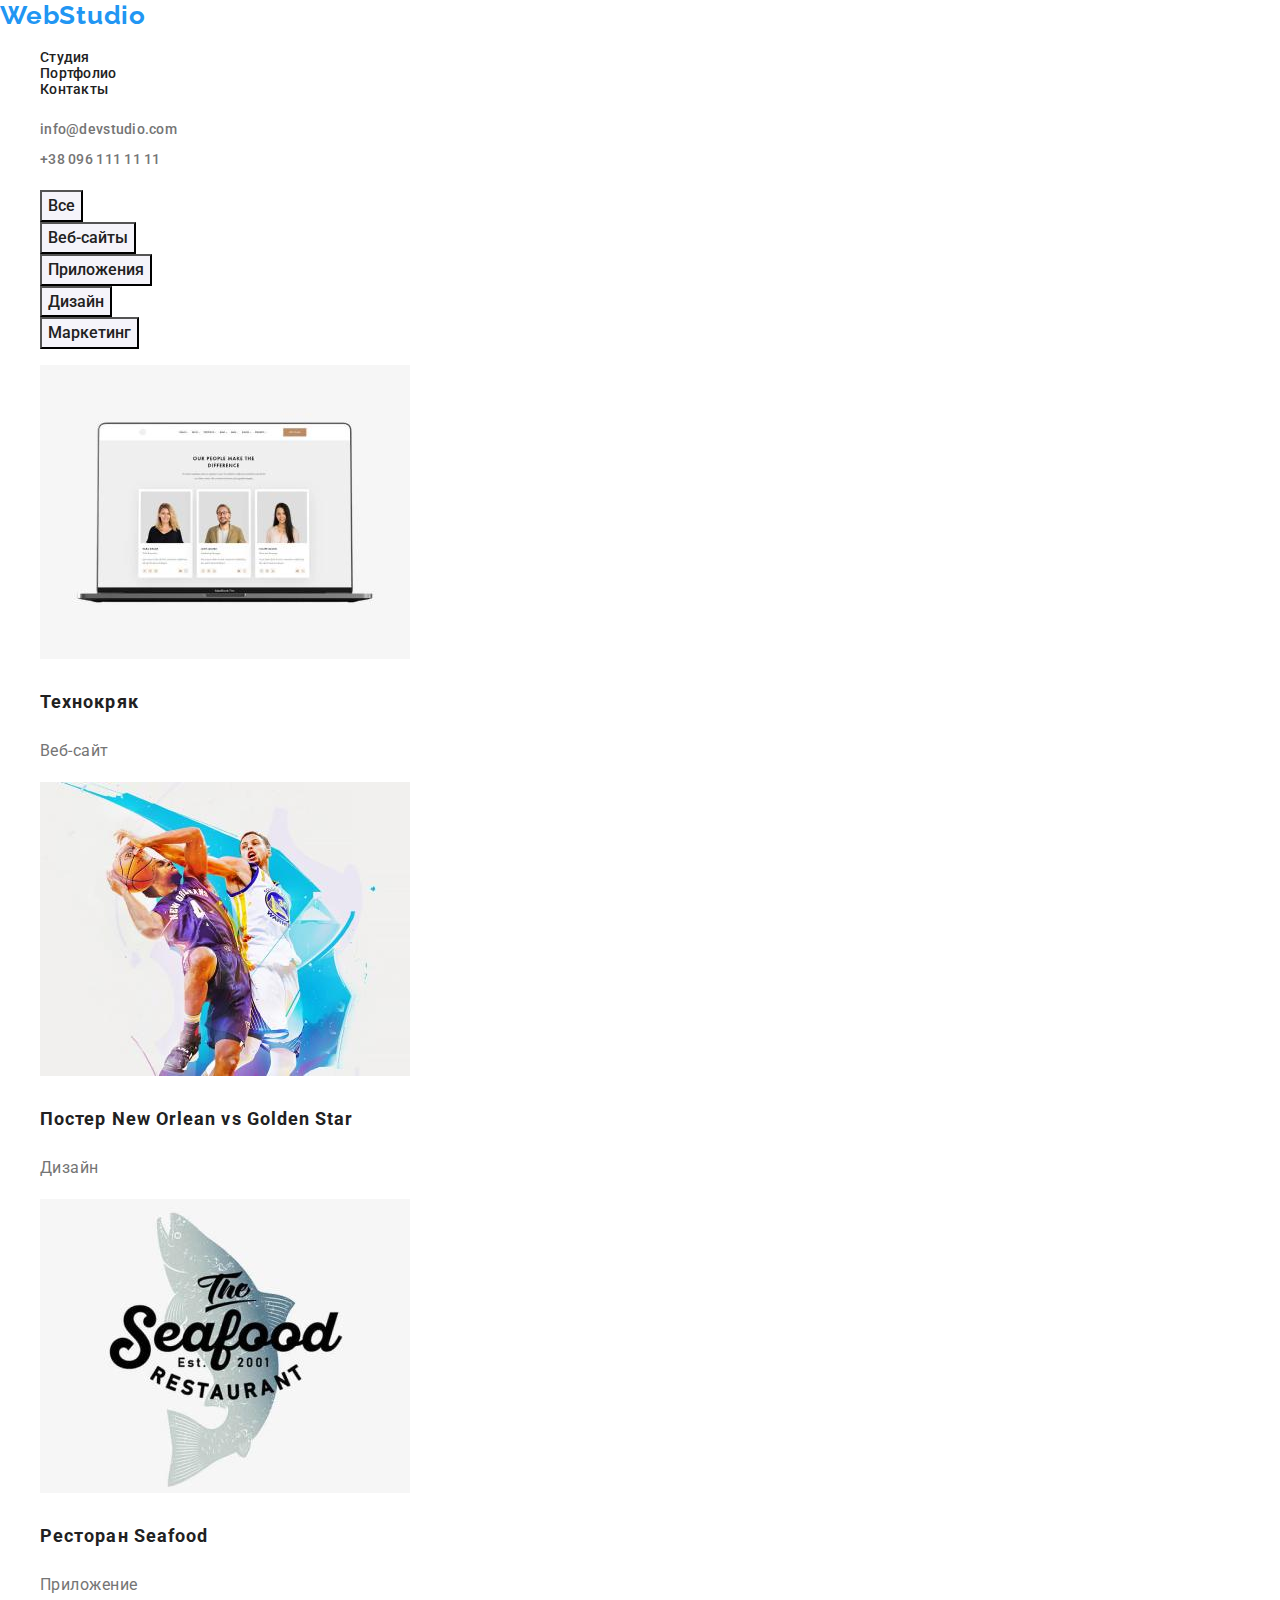
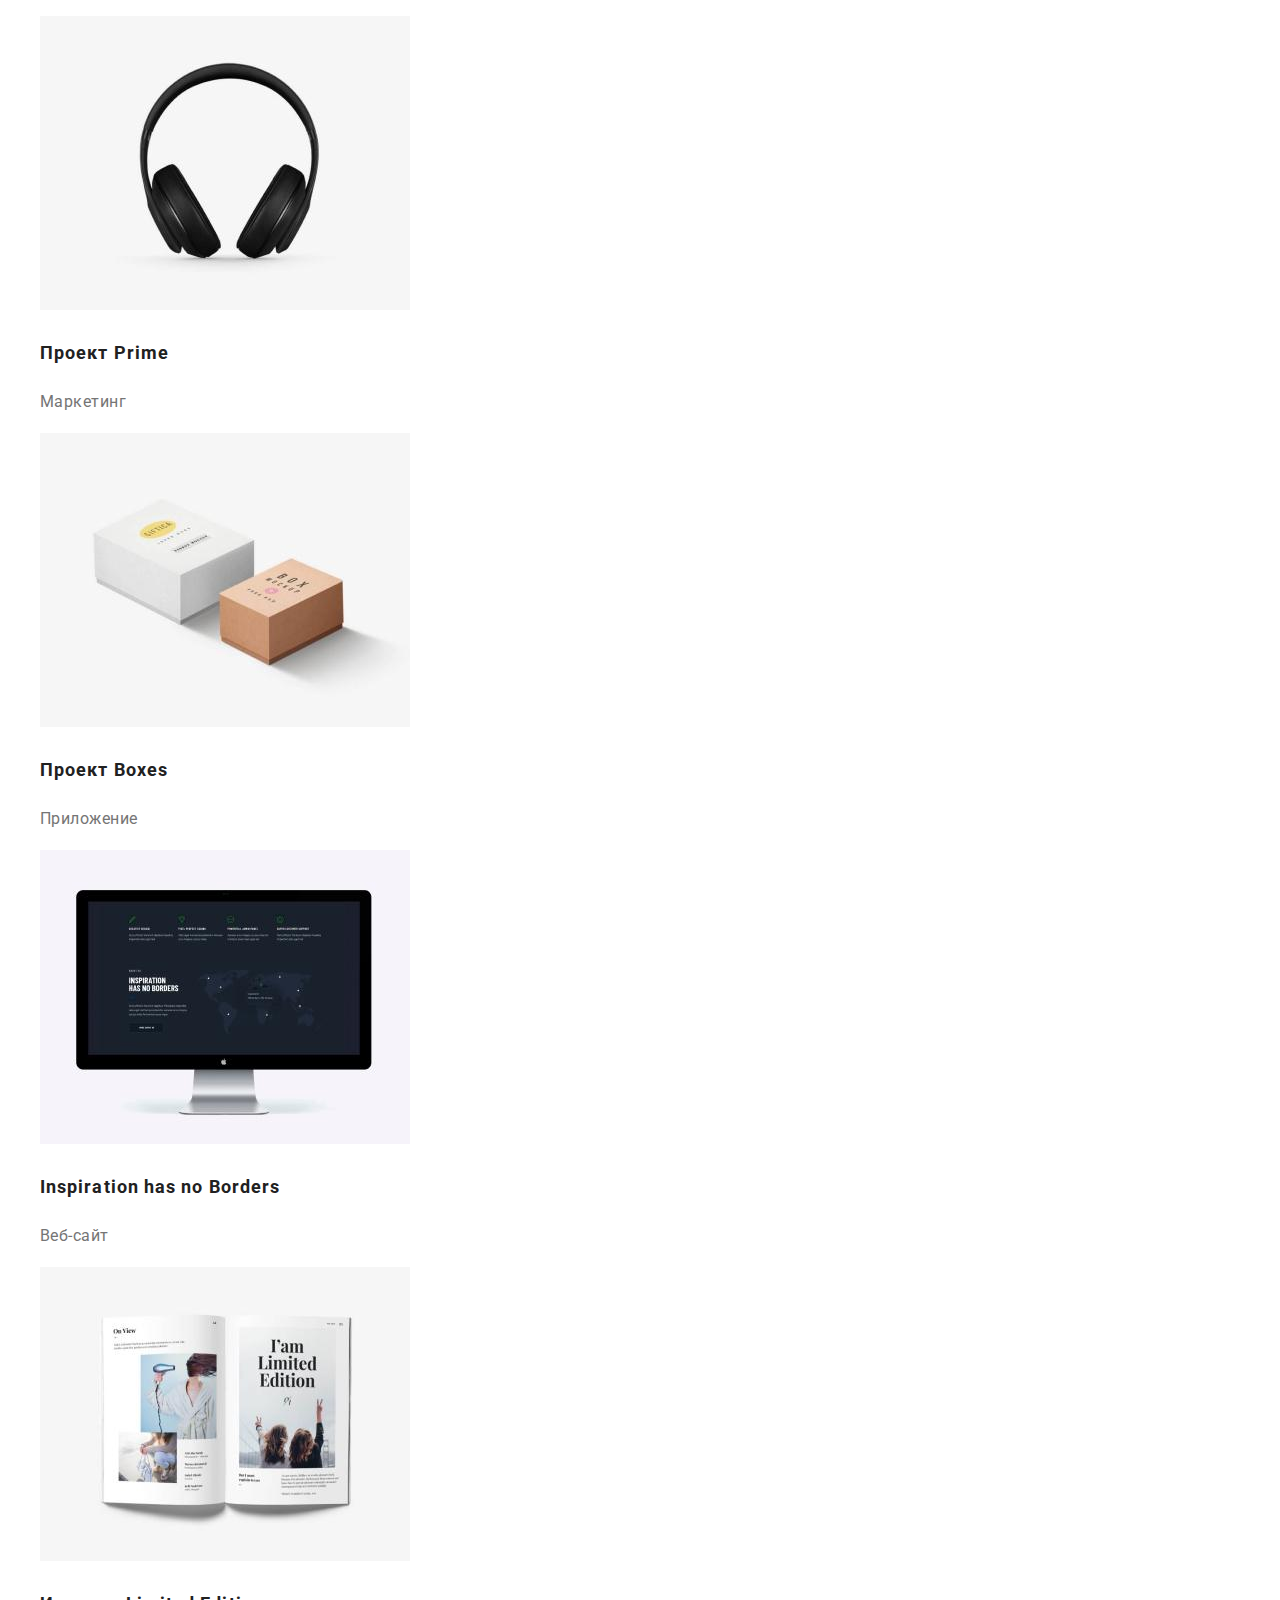
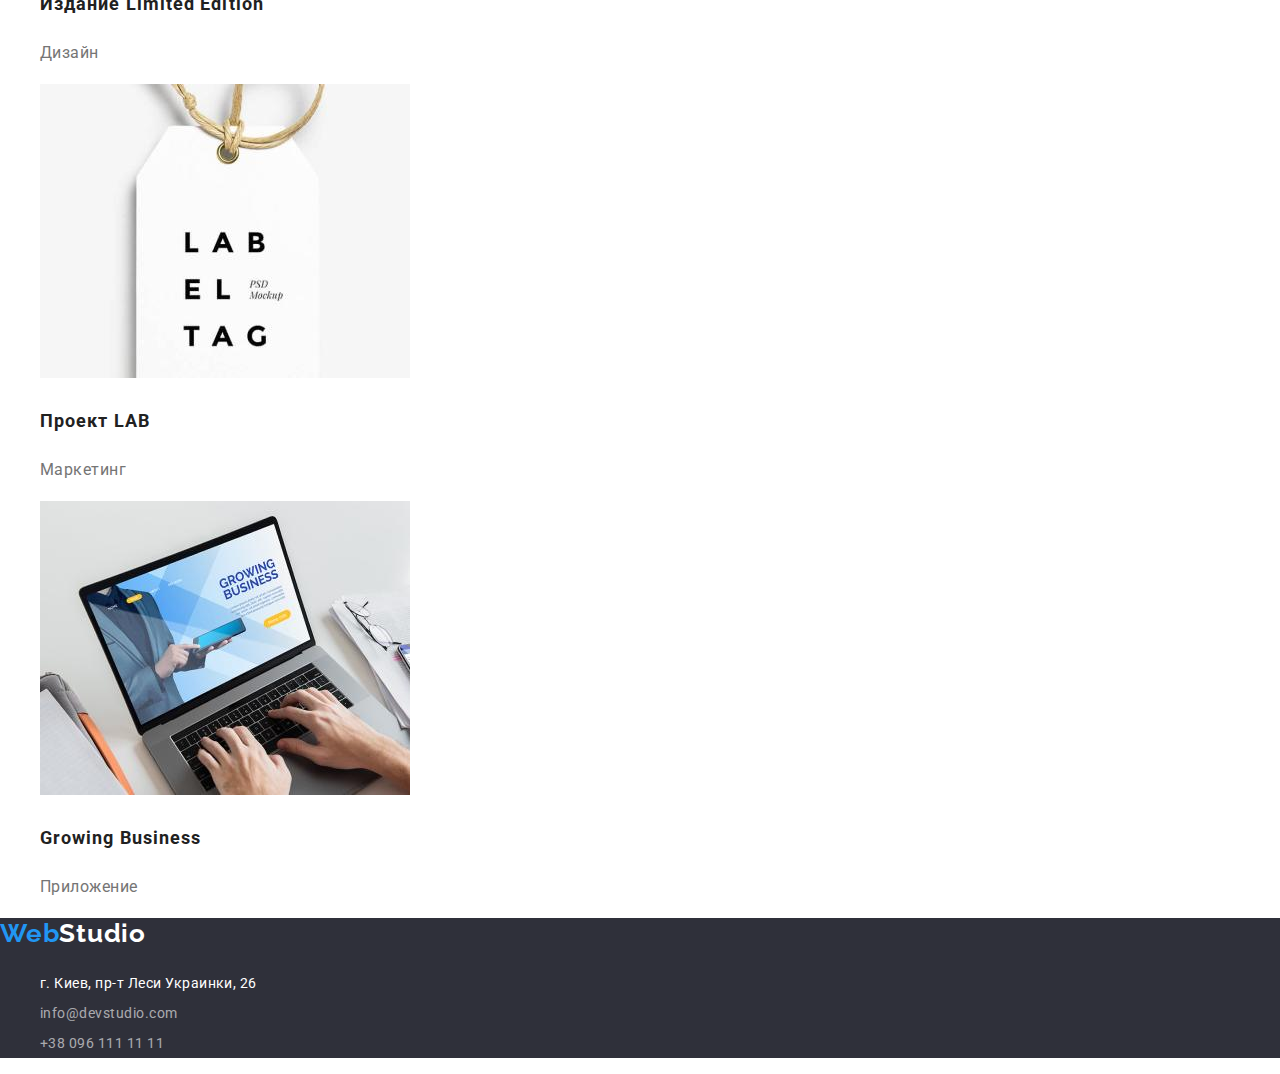
==== portfolio.html @ 0e8efe95 "Добавляет нормалайз и некоторые отступы" ====
<!DOCTYPE html>
<html lang="ru">
  <head>
    <meta charset="UTF-8" />
    <meta name="viewport" content="width=device-width, initial-scale=1.0" />
    <title>Портфолио</title>
    <link
      href="https://fonts.googleapis.com/css2?family=Raleway:wght@700&family=Roboto:wght@400;500;700;900&display=swap"
      rel="stylesheet"
    />
    <link
      rel="stylesheet"
      href="https://cdnjs.cloudflare.com/ajax/libs/modern-normalize/1.0.0/modern-normalize.min.css"
    />
    <link rel="stylesheet" href="./CSS/style-portfolio.css" />
  </head>
  <body>
    <!-- Шапка сайта -->
    <div class="container">
      <header>
        <nav class="menu">
          <a href="./" class="link logo"><span>Web</span>Studio</a>
          <ul class="list">
            <li class="menu-item">
              <a href="./index.html" class="link menu-item">Студия</a>
            </li>
            <li class="menu-item">
              <a href="./" class="link menu-item">Портфолио</a>
            </li>
            <li class="menu-item">
              <a href="#contacts" class="link menu-item">Контакты</a>
            </li>
          </ul>
        </nav>
        <ul class="list">
          <li>
            <a href="mailto:info@devstudio.com" class="link contacts-header"
              >info@devstudio.com</a
            >
          </li>
          <li>
            <a href="tel:+380961111111" class="link contacts-header"
              >+38 096 111 11 11</a
            >
          </li>
        </ul>
      </header>
    </div>

    <main>
      <!-- Примеры работ -->
      <section>
        <h1 hidden>Примеры работ</h1>
        <ul class="list">
          <li><button class="btn" title="button">Все</button></li>
          <li><button class="btn" title="button">Веб-сайты</button></li>
          <li><button class="btn" title="button">Приложения</button></li>
          <li><button class="btn" title="button">Дизайн</button></li>
          <li><button class="btn" title="button">Маркетинг</button></li>
        </ul>
        <ul class="list">
          <li>
            <img
              src="./image/projects-1.jpg"
              alt="Страница веб-сайта"
              width="370"
              height="294"
            />
            <h2 class="section-lable">Технокряк</h2>
            <p>Веб-сайт</p>
          </li>
          <li>
            <img
              src="./image/projects-2.jpg"
              alt="Постер"
              width="370"
              height="294"
            />
            <h2 class="section-lable">
              Постер <span lang="en">New Orlean vs Golden Star</span>
            </h2>
            <p>Дизайн</p>
          </li>
          <li>
            <img
              src="./image/projects-3.jpg"
              alt="Логотип ресторана"
              width="370"
              height="294"
            />
            <h2 class="section-lable">
              Ресторан <span lang="en"> Seafood</span>
            </h2>
            <p>Приложение</p>
          </li>
          <li>
            <img
              src="./image/projects-4.jpg"
              alt="Наушники"
              width="370"
              height="294"
            />
            <h2 class="section-lable">Проект <span lang="en">Prime</span></h2>
            <p>Маркетинг</p>
          </li>
          <li>
            <img
              src="./image/projects-5.jpg"
              alt="Две коробки"
              width="370"
              height="294"
            />
            <h2 class="section-lable">Проект <span lang="en">Boxes</span></h2>
            <p>Приложение</p>
          </li>
          <li>
            <img
              src="./image/projects-6.jpg"
              alt="Страница веб-сайта"
              width="370"
              height="294"
            />
            <h2 class="section-lable" lang="en">Inspiration has no Borders</h2>
            <p>Веб-сайт</p>
          </li>
          <li>
            <img
              src="./image/projects-7.jpg"
              alt="Книга"
              width="370"
              height="294"
            />
            <h2 class="section-lable">
              Издание <span lang="en">Limited Edition</span>
            </h2>
            <p>Дизайн</p>
          </li>
          <li>
            <img
              src="./image/projects-8.jpg"
              alt="Бирка"
              width="370"
              height="294"
            />
            <h2 class="section-lable">Проект <span lang="en">LAB</span></h2>
            <p>Маркетинг</p>
          </li>
          <li>
            <img
              src="./image/projects-9.jpg"
              alt="Логотип приложения"
              width="370"
              height="294"
            />
            <h2 class="section-lable" lang="en">Growing Business</h2>
            <p>Приложение</p>
          </li>
        </ul>
      </section>
    </main>

    <!-- Подвал -->
    <footer id="contacts" class="dark-bg">
      <a href="./" class="link logo"><span>Web</span>Studio</a>
      <address>
        <ul class="list">
          <li>
            <a
              href="https://goo.gl/maps/w2ugVJ74QkEnHLpy7"
              class="link contacts-adress"
              >г. Киев, пр-т Леси Украинки, 26</a
            >
          </li>
          <li>
            <a href="mailto:info@devstudio.com" class="link contacts-item"
              >info@devstudio.com</a
            >
          </li>
          <li>
            <a href="tel:+380961111111" class="link contacts-item"
              >+38 096 111 11 11</a
            >
          </li>
        </ul>
      </address>
    </footer>
  </body>
</html>
---- CSS/style-portfolio.css ----
html {
  box-sizing: border-box;
}

*,
*::before,
*::after {
  box-sizing: inherit;
}

:root {
  --main-text-cl: #757575;
  --accent-cl: #2196f3;
  --black: #212121;
  --white: #ffffff;
  --gray: #f5f4fa;
  --bg-dark: #2f303a;
}

body {
  font-family: "Roboto", sans-serif;
  font-weight: 400;
  font-size: 16px;
  line-height: 1.875;
  letter-spacing: 0.03em;
  color: var(--main-text-cl);
  background-color: var(--bg-light);
}

address {
  font-style: normal;
}

/* Задает фон */
.white-bg {
  background-color: var(--white);
}

.dark-bg {
  background-color: var(--bg-dark);
}

/* Основые свойства ссылок */
.link {
  color: inherit;
  text-decoration: none;
}

.link:hover,
.link:focus {
  color: var(--accent-cl);
}

.list {
  list-style: none;
}

.logo {
  font-family: "Raleway", sans-serif;
  font-weight: 700;
  font-size: 26px;
  line-height: 1.19;
  letter-spacing: 0.03em;
  color: #000000;
}

.logo > span {
  color: var(--accent-cl);
}

.menu-item {
  font-weight: 500;
  font-size: 14px;
  line-height: 1.14;
  letter-spacing: 0.02em;
  color: var(--black);
}

.contacts-header {
  font-weight: 500;
  font-size: 14px;
  line-height: 1.14;
  letter-spacing: 0.02em;
}

.btn {
  font-family: "Roboto", sans-serif;
  font-weight: 500;
  font-size: 16px;
  line-height: 1.62;
  text-align: center;
  color: var(--black);
  background-color: var(--gray);
}

.btn:hover,
.btn:focus {
  color: var(--white);
  background-color: var(--accent-cl);
}

.section-lable {
  font-weight: 700;
  font-size: 18px;
  line-height: 2;
  letter-spacing: 0.06em;
  color: var(--black);
}

.dark-bg .logo {
  color: var(--white);
}

.contacts-adress {
  font-weight: 400;
  font-size: 14px;
  line-height: 1.71;
  color: var(--white);
}

.contacts-item {
  font-weight: 400;
  font-size: 14px;
  line-height: 1.71;
  color: rgba(255, 255, 255, 0.6);
}
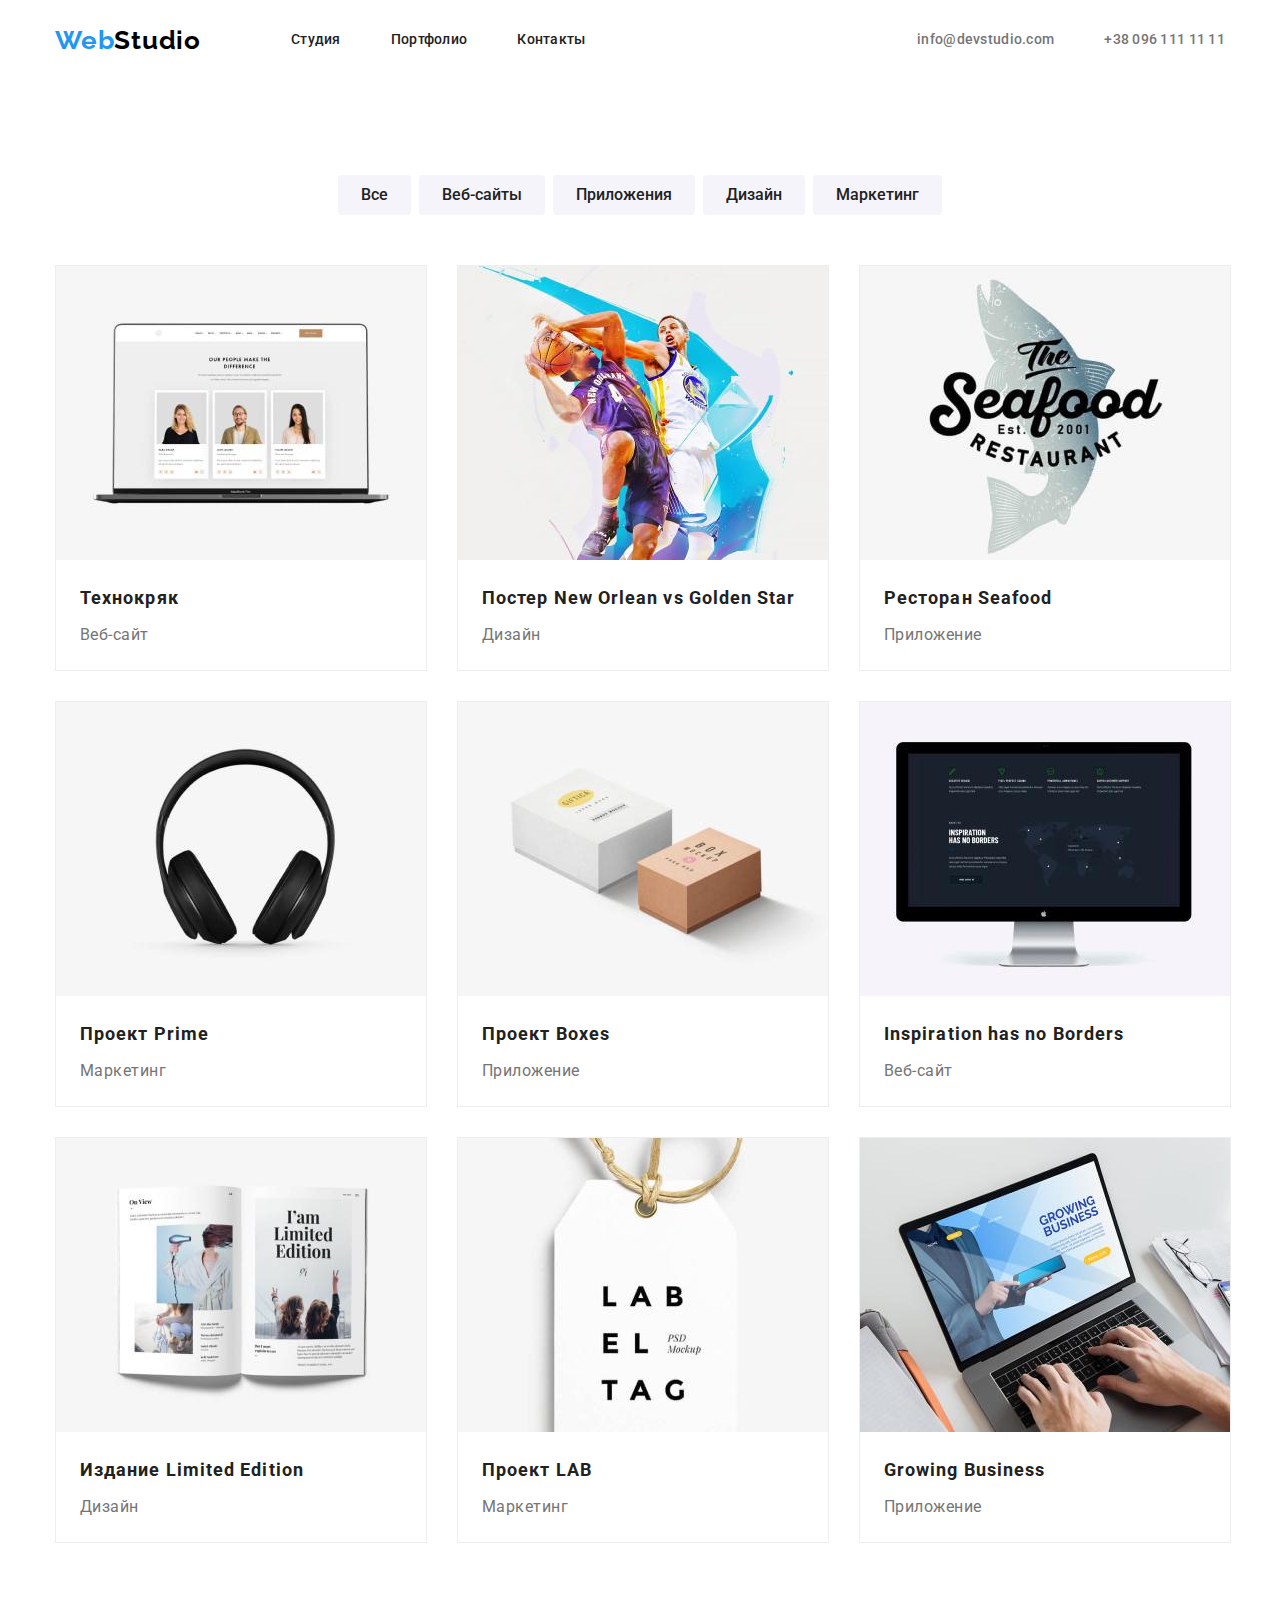
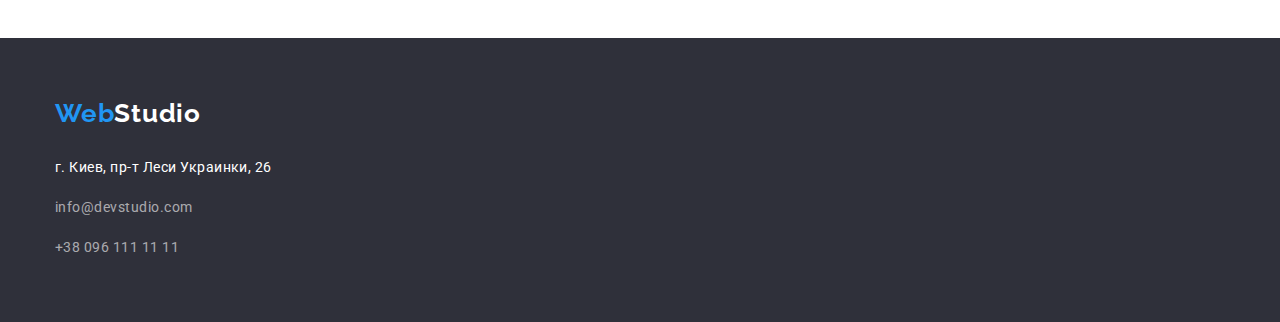
==== commit 3c2825bd: "Добавляет flex для Портфолио" ====
--- a/portfolio.html
+++ b/portfolio.html
@@ -16,173 +16,191 @@
   </head>
   <body>
     <!-- Шапка сайта -->
-    <div class="container">
-      <header>
+    <header class="header">
+      <div class="container main-nav">
         <nav class="menu">
           <a href="./" class="link logo"><span>Web</span>Studio</a>
           <ul class="list">
             <li class="menu-item">
-              <a href="./index.html" class="link menu-item">Студия</a>
+              <a href="./" class="link menu-item">Студия</a>
             </li>
             <li class="menu-item">
-              <a href="./" class="link menu-item">Портфолио</a>
+              <a href="./portfolio.html" class="link menu-item">Портфолио</a>
             </li>
             <li class="menu-item">
               <a href="#contacts" class="link menu-item">Контакты</a>
             </li>
           </ul>
         </nav>
-        <ul class="list">
-          <li>
+        <ul class="list cont">
+          <li class="cont-item">
             <a href="mailto:info@devstudio.com" class="link contacts-header"
               >info@devstudio.com</a
             >
           </li>
-          <li>
+          <li class="cont-item">
             <a href="tel:+380961111111" class="link contacts-header"
               >+38 096 111 11 11</a
             >
           </li>
         </ul>
-      </header>
-    </div>
+      </div>
+    </header>
 
     <main>
       <!-- Примеры работ -->
-      <section>
-        <h1 hidden>Примеры работ</h1>
-        <ul class="list">
-          <li><button class="btn" title="button">Все</button></li>
-          <li><button class="btn" title="button">Веб-сайты</button></li>
-          <li><button class="btn" title="button">Приложения</button></li>
-          <li><button class="btn" title="button">Дизайн</button></li>
-          <li><button class="btn" title="button">Маркетинг</button></li>
-        </ul>
-        <ul class="list">
-          <li>
-            <img
-              src="./image/projects-1.jpg"
-              alt="Страница веб-сайта"
-              width="370"
-              height="294"
-            />
-            <h2 class="section-lable">Технокряк</h2>
-            <p>Веб-сайт</p>
-          </li>
-          <li>
-            <img
-              src="./image/projects-2.jpg"
-              alt="Постер"
-              width="370"
-              height="294"
-            />
-            <h2 class="section-lable">
-              Постер <span lang="en">New Orlean vs Golden Star</span>
-            </h2>
-            <p>Дизайн</p>
-          </li>
-          <li>
-            <img
-              src="./image/projects-3.jpg"
-              alt="Логотип ресторана"
-              width="370"
-              height="294"
-            />
-            <h2 class="section-lable">
-              Ресторан <span lang="en"> Seafood</span>
-            </h2>
-            <p>Приложение</p>
-          </li>
-          <li>
-            <img
-              src="./image/projects-4.jpg"
-              alt="Наушники"
-              width="370"
-              height="294"
-            />
-            <h2 class="section-lable">Проект <span lang="en">Prime</span></h2>
-            <p>Маркетинг</p>
-          </li>
-          <li>
-            <img
-              src="./image/projects-5.jpg"
-              alt="Две коробки"
-              width="370"
-              height="294"
-            />
-            <h2 class="section-lable">Проект <span lang="en">Boxes</span></h2>
-            <p>Приложение</p>
-          </li>
-          <li>
-            <img
-              src="./image/projects-6.jpg"
-              alt="Страница веб-сайта"
-              width="370"
-              height="294"
-            />
-            <h2 class="section-lable" lang="en">Inspiration has no Borders</h2>
-            <p>Веб-сайт</p>
-          </li>
-          <li>
-            <img
-              src="./image/projects-7.jpg"
-              alt="Книга"
-              width="370"
-              height="294"
-            />
-            <h2 class="section-lable">
-              Издание <span lang="en">Limited Edition</span>
-            </h2>
-            <p>Дизайн</p>
-          </li>
-          <li>
-            <img
-              src="./image/projects-8.jpg"
-              alt="Бирка"
-              width="370"
-              height="294"
-            />
-            <h2 class="section-lable">Проект <span lang="en">LAB</span></h2>
-            <p>Маркетинг</p>
-          </li>
-          <li>
-            <img
-              src="./image/projects-9.jpg"
-              alt="Логотип приложения"
-              width="370"
-              height="294"
-            />
-            <h2 class="section-lable" lang="en">Growing Business</h2>
-            <p>Приложение</p>
-          </li>
-        </ul>
+      <section class="section">
+        <div class="container">
+          <h1 hidden>Примеры работ</h1>
+          <ul class="list filter">
+            <li class="filter-tem">
+              <button class="btn" title="button">Все</button>
+            </li>
+            <li class="filter-tem">
+              <button class="btn" title="button">Веб-сайты</button>
+            </li>
+            <li class="filter-tem">
+              <button class="btn" title="button">Приложения</button>
+            </li>
+            <li class="filter-tem">
+              <button class="btn" title="button">Дизайн</button>
+            </li>
+            <li class="filter-tem">
+              <button class="btn" title="button">Маркетинг</button>
+            </li>
+          </ul>
+        </div>
+        <div class="container">
+          <ul class="list grid">
+            <li class="grid-item">
+              <img
+                src="./image/projects-1.jpg"
+                alt="Страница веб-сайта"
+                width="370"
+                height="294"
+              />
+              <h2 class="section-lable">Технокряк</h2>
+              <p class="section-disc">Веб-сайт</p>
+            </li>
+            <li class="grid-item">
+              <img
+                src="./image/projects-2.jpg"
+                alt="Постер"
+                width="370"
+                height="294"
+              />
+              <h2 class="section-lable">
+                Постер <span lang="en">New Orlean vs Golden Star</span>
+              </h2>
+              <p class="section-disc">Дизайн</p>
+            </li>
+            <li class="grid-item">
+              <img
+                src="./image/projects-3.jpg"
+                alt="Логотип ресторана"
+                width="370"
+                height="294"
+              />
+              <h2 class="section-lable">
+                Ресторан <span lang="en"> Seafood</span>
+              </h2>
+              <p class="section-disc">Приложение</p>
+            </li>
+            <li class="grid-item">
+              <img
+                src="./image/projects-4.jpg"
+                alt="Наушники"
+                width="370"
+                height="294"
+              />
+              <h2 class="section-lable">Проект <span lang="en">Prime</span></h2>
+              <p class="section-disc">Маркетинг</p>
+            </li>
+            <li class="grid-item">
+              <img
+                src="./image/projects-5.jpg"
+                alt="Две коробки"
+                width="370"
+                height="294"
+              />
+              <h2 class="section-lable">Проект <span lang="en">Boxes</span></h2>
+              <p class="section-disc">Приложение</p>
+            </li>
+            <li class="grid-item">
+              <img
+                src="./image/projects-6.jpg"
+                alt="Страница веб-сайта"
+                width="370"
+                height="294"
+              />
+              <h2 class="section-lable" lang="en">
+                Inspiration has no Borders
+              </h2>
+              <p class="section-disc">Веб-сайт</p>
+            </li>
+            <li class="grid-item">
+              <img
+                src="./image/projects-7.jpg"
+                alt="Книга"
+                width="370"
+                height="294"
+              />
+              <h2 class="section-lable">
+                Издание <span lang="en">Limited Edition</span>
+              </h2>
+              <p class="section-disc">Дизайн</p>
+            </li>
+            <li class="grid-item">
+              <img
+                src="./image/projects-8.jpg"
+                alt="Бирка"
+                width="370"
+                height="294"
+              />
+              <h2 class="section-lable">Проект <span lang="en">LAB</span></h2>
+              <p class="section-disc">Маркетинг</p>
+            </li>
+            <li class="grid-item">
+              <img
+                src="./image/projects-9.jpg"
+                alt="Логотип приложения"
+                width="370"
+                height="294"
+              />
+              <h2 class="section-lable" lang="en">Growing Business</h2>
+              <p class="section-disc">Приложение</p>
+            </li>
+          </ul>
+        </div>
       </section>
     </main>
 
     <!-- Подвал -->
-    <footer id="contacts" class="dark-bg">
-      <a href="./" class="link logo"><span>Web</span>Studio</a>
-      <address>
-        <ul class="list">
-          <li>
-            <a
-              href="https://goo.gl/maps/w2ugVJ74QkEnHLpy7"
-              class="link contacts-adress"
-              >г. Киев, пр-т Леси Украинки, 26</a
-            >
-          </li>
-          <li>
-            <a href="mailto:info@devstudio.com" class="link contacts-item"
-              >info@devstudio.com</a
-            >
-          </li>
-          <li>
-            <a href="tel:+380961111111" class="link contacts-item"
-              >+38 096 111 11 11</a
-            >
-          </li>
-        </ul>
-      </address>
+    <footer id="contacts" class="dark-bg footer">
+      <div class="container">
+        <a href="./" class="link logo"><span>Web</span>Studio</a>
+        <address class="address">
+          <ul class="list">
+            <li class="list-item">
+              <a
+                href="https://goo.gl/maps/w2ugVJ74QkEnHLpy7"
+                class="link contacts-adress"
+                >г. Киев, пр-т Леси Украинки, 26</a
+              >
+            </li>
+            <li class="list-item">
+              <a href="mailto:info@devstudio.com" class="link contacts-item"
+                >info@devstudio.com</a
+              >
+            </li>
+            <li class="list-item">
+              <a href="tel:+380961111111" class="link contacts-item"
+                >+38 096 111 11 11</a
+              >
+            </li>
+          </ul>
+        </address>
+      </div>
     </footer>
   </body>
 </html>
--- a/CSS/style-portfolio.css
+++ b/CSS/style-portfolio.css
@@ -1,13 +1,3 @@
-html {
-  box-sizing: border-box;
-}
-
-*,
-*::before,
-*::after {
-  box-sizing: inherit;
-}
-
 :root {
   --main-text-cl: #757575;
   --accent-cl: #2196f3;
@@ -17,6 +7,24 @@
   --bg-dark: #2f303a;
 }
 
+html {
+  box-sizing: border-box;
+}
+
+*,
+*::before,
+*::after {
+  box-sizing: inherit;
+}
+
+h1,
+h2,
+h3,
+p {
+  margin-top: 0;
+  margin-bottom: 0;
+}
+
 body {
   font-family: "Roboto", sans-serif;
   font-weight: 400;
@@ -24,11 +32,14 @@
   line-height: 1.875;
   letter-spacing: 0.03em;
   color: var(--main-text-cl);
-  background-color: var(--bg-light);
 }
 
 address {
   font-style: normal;
+}
+
+img {
+  display: block;
 }
 
 /* Задает фон */
@@ -53,6 +64,32 @@
 
 .list {
   list-style: none;
+  padding: 0;
+  margin: 0;
+}
+
+.container {
+  margin-left: auto;
+  margin-right: auto;
+  width: 1200px;
+  padding-right: 15px;
+  padding-left: 15px;
+  /* outline: 2px solid teal; */
+}
+
+/* Header */
+.main-nav {
+  display: flex;
+  align-items: center;
+}
+
+.menu {
+  display: flex;
+  align-items: center;
+}
+
+.menu .list {
+  display: flex;
 }
 
 .logo {
@@ -68,6 +105,10 @@
   color: var(--accent-cl);
 }
 
+.header .logo {
+  margin-right: 90px;
+}
+
 .menu-item {
   font-weight: 500;
   font-size: 14px;
@@ -76,14 +117,52 @@
   color: var(--black);
 }
 
+.menu-item:not(:last-child) {
+  margin-right: 50px;
+}
+
+.menu-item .link {
+  display: block;
+  /* Паддинги добавлены для большей области действия хувера */
+  padding-top: 32px;
+  padding-bottom: 32px;
+}
+
+.cont {
+  display: flex;
+  margin-left: auto;
+}
+
 .contacts-header {
+  display: block;
+  /* Паддинги добавлены для большей области действия хувера */
+  padding-top: 32px;
+  padding-bottom: 32px;
+
   font-weight: 500;
   font-size: 14px;
   line-height: 1.14;
   letter-spacing: 0.02em;
 }
 
+.cont-item:not(:last-child) {
+  margin-right: 50px;
+}
+
+/* Примеры работ */
+
+.section {
+  padding-top: 95px;
+  padding-bottom: 95px;
+}
+
 .btn {
+  display: inline-block;
+  padding: 6px 22px;
+
+  border: 1px solid transparent;
+  border-radius: 4px;
+
   font-family: "Roboto", sans-serif;
   font-weight: 500;
   font-size: 16px;
@@ -99,7 +178,23 @@
   background-color: var(--accent-cl);
 }
 
+.filter {
+  display: flex;
+  justify-content: center;
+
+  margin-bottom: 50px;
+}
+
+.filter-tem:not(:last-child) {
+  margin-right: 8px;
+}
+
 .section-lable {
+  margin-right: 24px;
+  margin-left: 24px;
+  margin-top: 20px;
+  margin-bottom: 4px;
+
   font-weight: 700;
   font-size: 18px;
   line-height: 2;
@@ -107,10 +202,47 @@
   color: var(--black);
 }
 
+.section-disc {
+  margin-right: 24px;
+  margin-left: 24px;
+  margin-bottom: 20px;
+}
+
+.grid {
+  display: flex;
+  flex-wrap: wrap;
+  margin-right: -30px;
+}
+
+.grid-item {
+  border: 1px solid #eeeeee;
+  margin-right: 30px;
+  flex-basis: calc(100% / 3 - 30px);
+  background: var(--white);
+}
+
+.grid-item:not(:nth-last-child(-n + 3)) {
+  margin-bottom: 30px;
+}
+/* Без этого не помещались карточки с бордером, не смогла найти почему не влезают :( */
+.grid-item:nth-child(3n) {
+  margin-right: 0;
+}
+
+/* Подвал */
 .dark-bg .logo {
   color: var(--white);
 }
 
+.footer .container {
+  padding-top: 60px;
+  padding-bottom: 60px;
+}
+
+.footer .address {
+  margin-top: 20px;
+}
+
 .contacts-adress {
   font-weight: 400;
   font-size: 14px;
@@ -124,3 +256,7 @@
   line-height: 1.71;
   color: rgba(255, 255, 255, 0.6);
 }
+
+.list-item:not(:last-child) {
+  margin-bottom: 10px;
+}
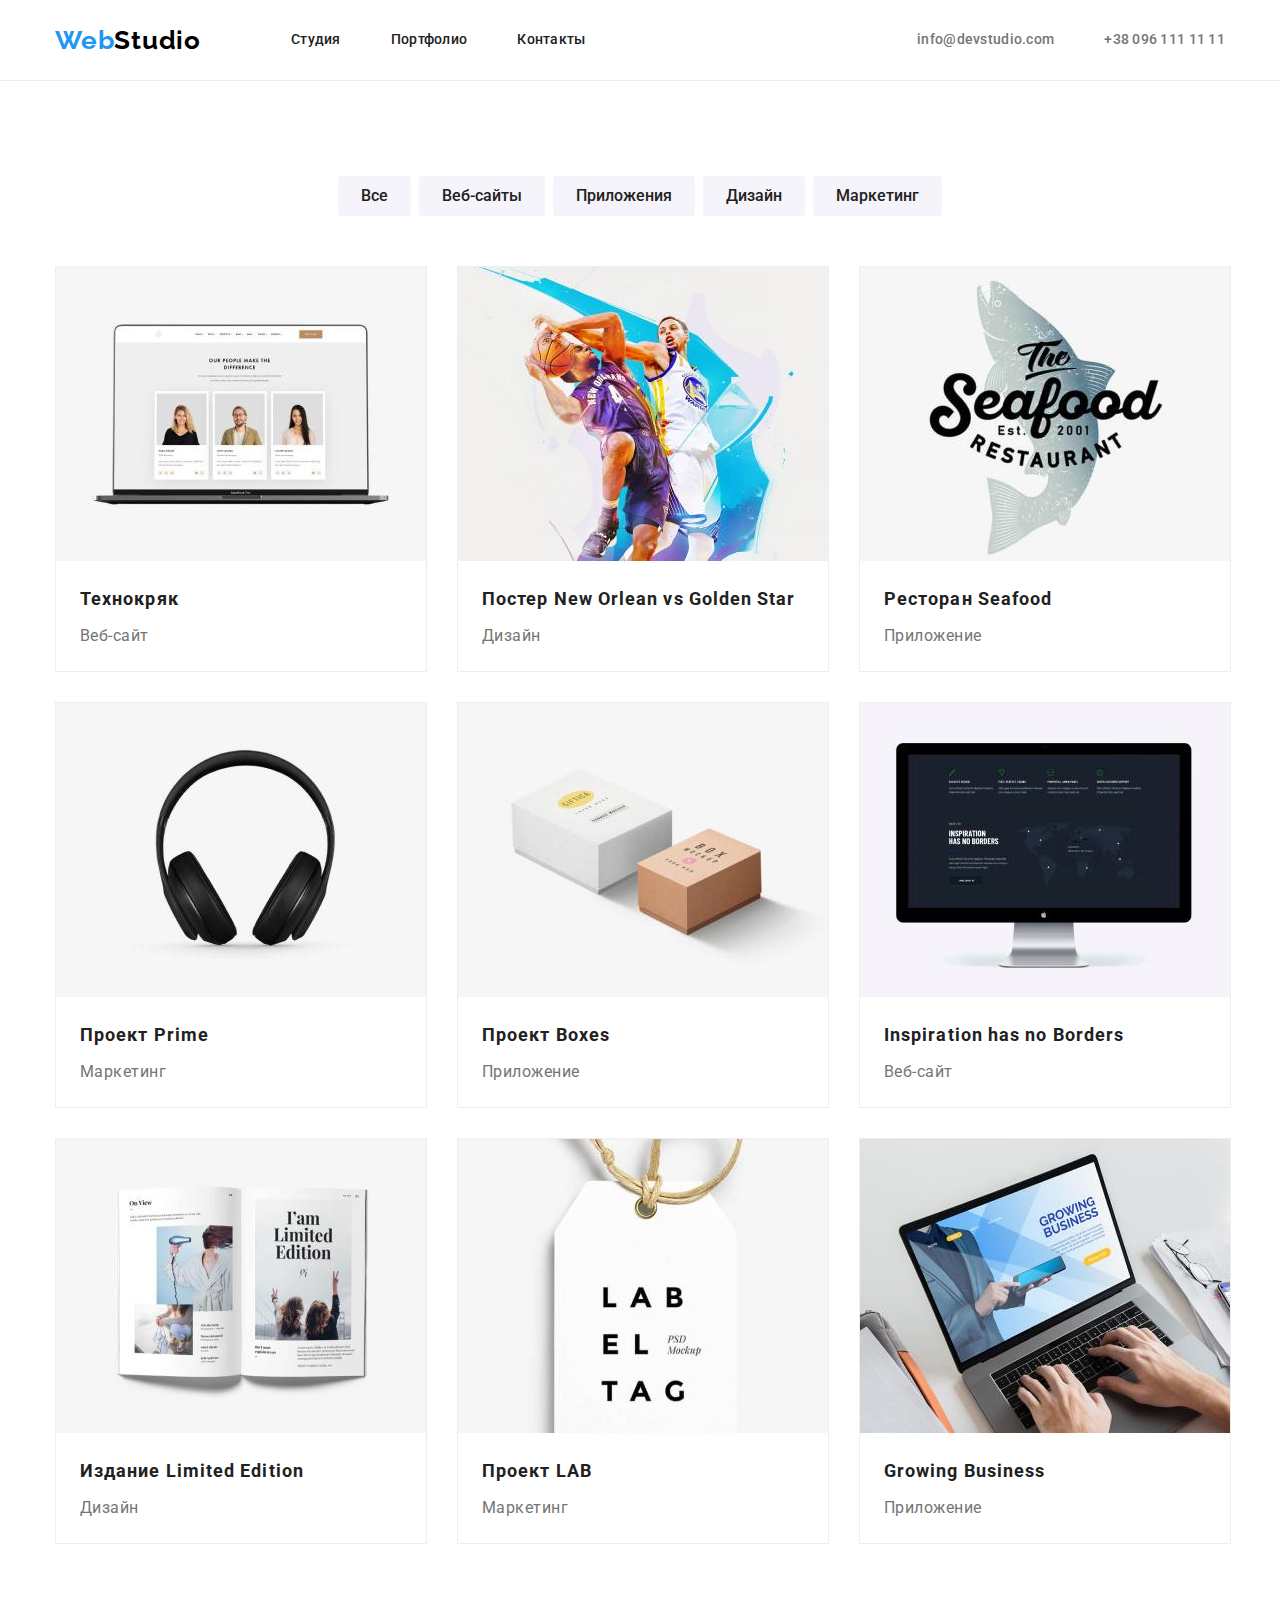
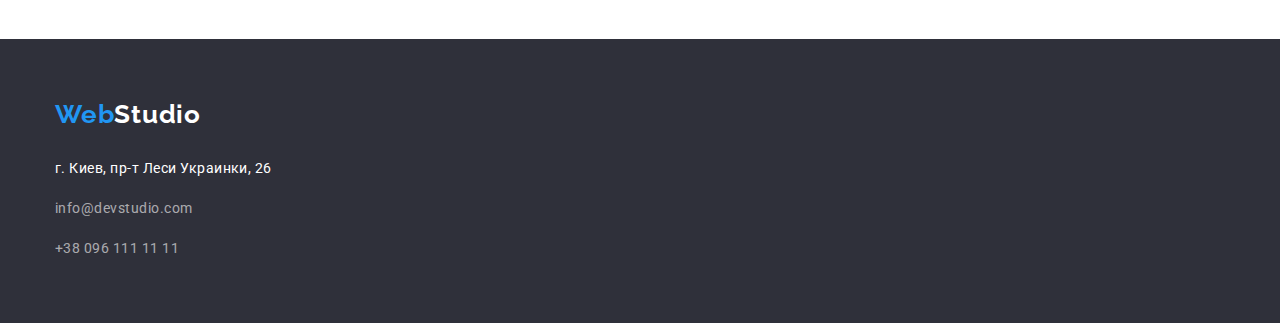
==== commit c25e77c0: "Исправляет ошибки" ====
--- a/portfolio.html
+++ b/portfolio.html
@@ -51,7 +51,7 @@
       <!-- Примеры работ -->
       <section class="section">
         <div class="container">
-          <h1 hidden>Примеры работ</h1>
+          <h1 class="visually-hidden">Примеры работ</h1>
           <ul class="list filter">
             <li class="filter-tem">
               <button class="btn" title="button">Все</button>
@@ -79,8 +79,10 @@
                 width="370"
                 height="294"
               />
-              <h2 class="section-lable">Технокряк</h2>
-              <p class="section-disc">Веб-сайт</p>
+              <div class="description">
+                <h2 class="section-lable">Технокряк</h2>
+                <p>Веб-сайт</p>
+              </div>
             </li>
             <li class="grid-item">
               <img
@@ -89,10 +91,12 @@
                 width="370"
                 height="294"
               />
-              <h2 class="section-lable">
-                Постер <span lang="en">New Orlean vs Golden Star</span>
-              </h2>
-              <p class="section-disc">Дизайн</p>
+              <div class="description">
+                <h2 class="section-lable">
+                  Постер <span lang="en">New Orlean vs Golden Star</span>
+                </h2>
+                <p>Дизайн</p>
+              </div>
             </li>
             <li class="grid-item">
               <img
@@ -101,10 +105,12 @@
                 width="370"
                 height="294"
               />
-              <h2 class="section-lable">
-                Ресторан <span lang="en"> Seafood</span>
-              </h2>
-              <p class="section-disc">Приложение</p>
+              <div class="description">
+                <h2 class="section-lable">
+                  Ресторан <span lang="en"> Seafood</span>
+                </h2>
+                <p>Приложение</p>
+              </div>
             </li>
             <li class="grid-item">
               <img
@@ -113,8 +119,12 @@
                 width="370"
                 height="294"
               />
-              <h2 class="section-lable">Проект <span lang="en">Prime</span></h2>
-              <p class="section-disc">Маркетинг</p>
+              <div class="description">
+                <h2 class="section-lable">
+                  Проект <span lang="en">Prime</span>
+                </h2>
+                <p>Маркетинг</p>
+              </div>
             </li>
             <li class="grid-item">
               <img
@@ -123,8 +133,12 @@
                 width="370"
                 height="294"
               />
-              <h2 class="section-lable">Проект <span lang="en">Boxes</span></h2>
-              <p class="section-disc">Приложение</p>
+              <div class="description">
+                <h2 class="section-lable">
+                  Проект <span lang="en">Boxes</span>
+                </h2>
+                <p>Приложение</p>
+              </div>
             </li>
             <li class="grid-item">
               <img
@@ -133,10 +147,12 @@
                 width="370"
                 height="294"
               />
-              <h2 class="section-lable" lang="en">
-                Inspiration has no Borders
-              </h2>
-              <p class="section-disc">Веб-сайт</p>
+              <div class="description">
+                <h2 class="section-lable" lang="en">
+                  Inspiration has no Borders
+                </h2>
+                <p>Веб-сайт</p>
+              </div>
             </li>
             <li class="grid-item">
               <img
@@ -145,10 +161,12 @@
                 width="370"
                 height="294"
               />
-              <h2 class="section-lable">
-                Издание <span lang="en">Limited Edition</span>
-              </h2>
-              <p class="section-disc">Дизайн</p>
+              <div class="description">
+                <h2 class="section-lable">
+                  Издание <span lang="en">Limited Edition</span>
+                </h2>
+                <p>Дизайн</p>
+              </div>
             </li>
             <li class="grid-item">
               <img
@@ -157,8 +175,10 @@
                 width="370"
                 height="294"
               />
-              <h2 class="section-lable">Проект <span lang="en">LAB</span></h2>
-              <p class="section-disc">Маркетинг</p>
+              <div class="description">
+                <h2 class="section-lable">Проект <span lang="en">LAB</span></h2>
+                <p>Маркетинг</p>
+              </div>
             </li>
             <li class="grid-item">
               <img
@@ -167,8 +187,10 @@
                 width="370"
                 height="294"
               />
-              <h2 class="section-lable" lang="en">Growing Business</h2>
-              <p class="section-disc">Приложение</p>
+              <div class="description">
+                <h2 class="section-lable" lang="en">Growing Business</h2>
+                <p>Приложение</p>
+              </div>
             </li>
           </ul>
         </div>
--- a/CSS/style-portfolio.css
+++ b/CSS/style-portfolio.css
@@ -78,6 +78,10 @@
 }
 
 /* Header */
+.header {
+  border-bottom: 1px solid #ececec;
+}
+
 .main-nav {
   display: flex;
   align-items: center;
@@ -156,6 +160,17 @@
   padding-bottom: 95px;
 }
 
+.visually-hidden {
+  position: absolute !important;
+  clip: rect(1px 1px 1px 1px);
+  clip: rect(1px, 1px, 1px, 1px);
+  padding: 0 !important;
+  border: 0 !important;
+  height: 1px !important;
+  width: 1px !important;
+  overflow: hidden;
+}
+
 .btn {
   display: inline-block;
   padding: 6px 22px;
@@ -189,10 +204,14 @@
   margin-right: 8px;
 }
 
+.description {
+  padding-top: 20px;
+  padding-bottom: 20px;
+  padding-right: 24px;
+  padding-left: 24px;
+}
+
 .section-lable {
-  margin-right: 24px;
-  margin-left: 24px;
-  margin-top: 20px;
   margin-bottom: 4px;
 
   font-weight: 700;
@@ -202,12 +221,6 @@
   color: var(--black);
 }
 
-.section-disc {
-  margin-right: 24px;
-  margin-left: 24px;
-  margin-bottom: 20px;
-}
-
 .grid {
   display: flex;
   flex-wrap: wrap;
@@ -224,6 +237,7 @@
 .grid-item:not(:nth-last-child(-n + 3)) {
   margin-bottom: 30px;
 }
+
 /* Без этого не помещались карточки с бордером, не смогла найти почему не влезают :( */
 .grid-item:nth-child(3n) {
   margin-right: 0;
@@ -234,7 +248,7 @@
   color: var(--white);
 }
 
-.footer .container {
+.footer {
   padding-top: 60px;
   padding-bottom: 60px;
 }
